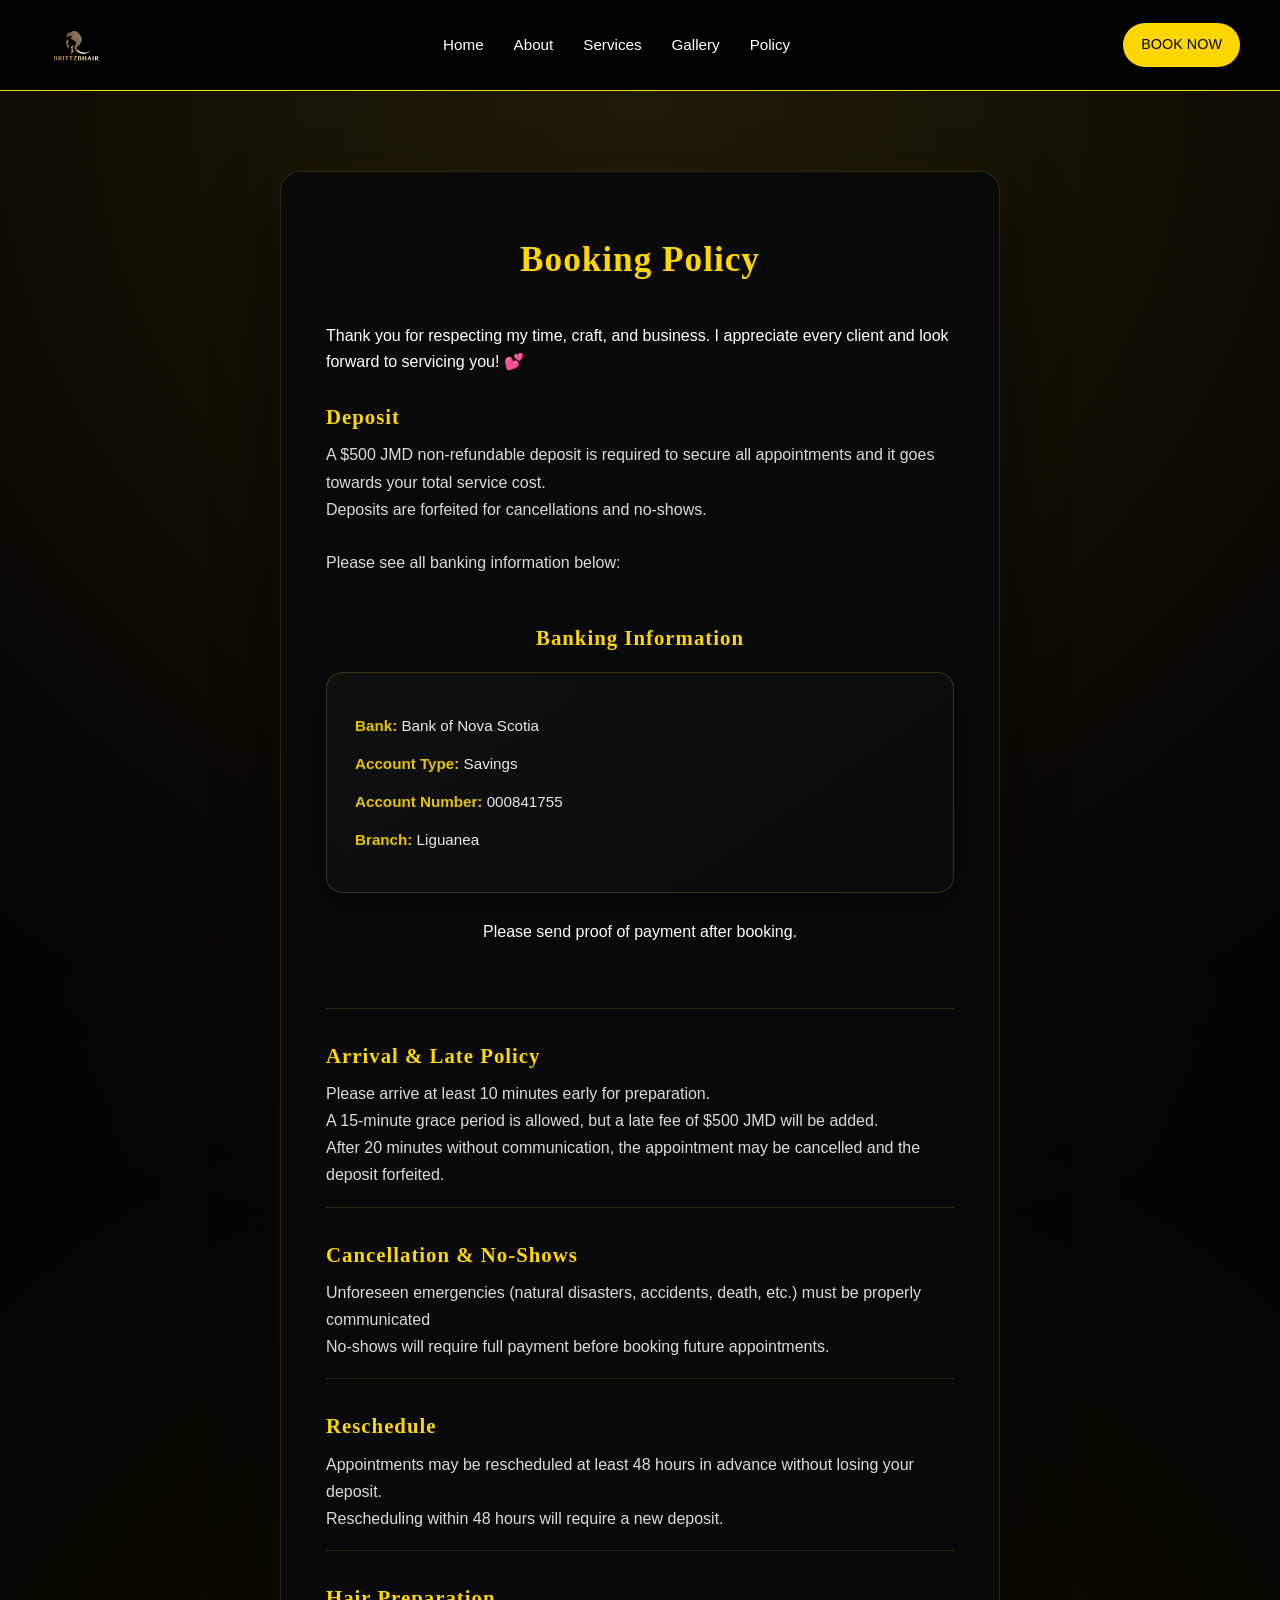
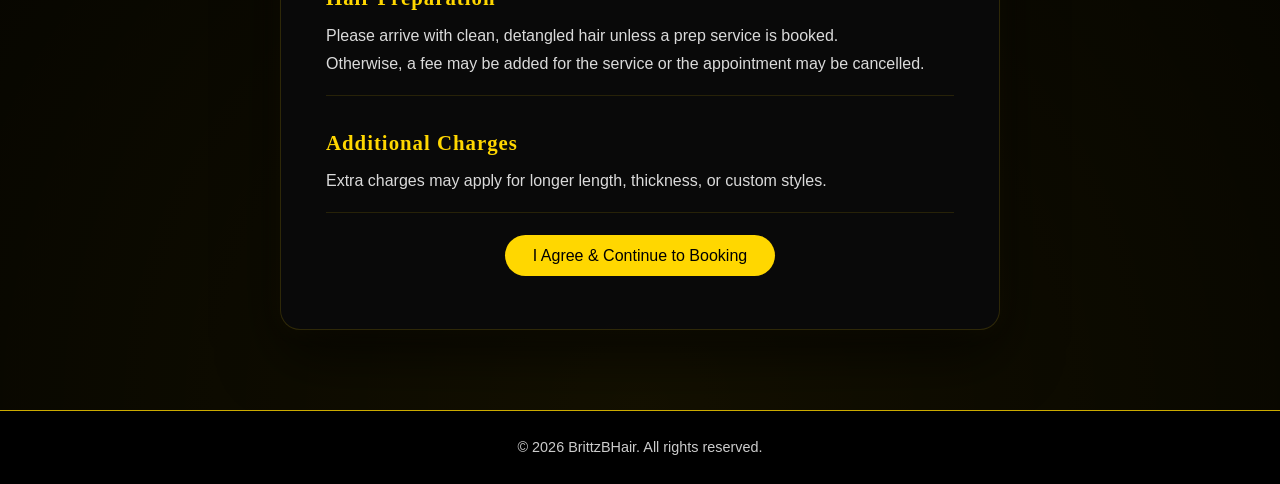
==== policy.html @ 265f5dc0 "Add files via upload" ====
<!DOCTYPE html>
<html lang="en">
<head>
  <meta charset="UTF-8">
  <meta name="viewport" content="width=device-width, initial-scale=1.0">
  <title>Booking Policy</title>
  <link rel="stylesheet" href="style.css">
</head>

<body>

<!-- NAVBAR -->
<nav>

  <a href="index.html" class="logo">
    <img src="assets/BBLogo.png" alt="BrittzBHair">
  </a>

  <!-- HAMBURGER -->
  <div class="menu-toggle" id="menu-toggle">
    ☰
  </div>

  <!-- NAV LINKS -->
  <ul class="nav-links" id="nav-links">
    <li><a href="index.html">Home</a></li>
    <li><a href="index.html#about">About</a></li>
    <li><a href="services.html">Services</a></li>
    <li><a href="index.html#gallery">Gallery</a></li>
    <li><a href="policy.html">Policy</a></li>
  </ul>

  <!-- BOOK BUTTON -->
  <a href="#" class="book-btn">BOOK NOW</a>

</nav>

  <!-- POLICY SECTION -->
  <section class="policy">
    <div class="policy-card">

      <h2>Booking Policy</h2>
      <p> Thank you for respecting my time, craft, and business. I appreciate every client and look forward to servicing you! 💕</p>
      <br>
      <div class="policy-item">
        <h3>Deposit</h3>
        <p>A $500 JMD non-refundable deposit is required to secure all appointments and it goes towards your total service cost. 
            <br> Deposits are forfeited for cancellations and no-shows.</p><br>
            <p> Please see all banking information below:</p>

            <div class="payment-section">

 <center> <h3>Banking Information</h3> </center>

  <div class="payment-card">
    <p><strong>Bank:</strong> Bank of Nova Scotia</p>
    <p><strong>Account Type:</strong> Savings </p>
    <p><strong>Account Number:</strong> 000841755 </p>
    <p><strong>Branch:</strong> Liguanea </p>
    

  </div>

  <p class="payment-note">
    <center><br>Please send proof of payment after booking.
  </p>

</div>

      </div>

      <div class="policy-item">
        <h3>Arrival & Late Policy</h3>
        <p>Please arrive at least 10 minutes early for preparation. <br> 
            A 15-minute grace period is allowed, but a late fee of $500 JMD will be added. <br>
             After 20 minutes without communication, the appointment may be cancelled and the deposit forfeited.</p>
      </div>

      <div class="policy-item">
        <h3>Cancellation & No-Shows</h3>
        <p>Unforeseen emergencies (natural disasters, accidents, death, etc.) must be properly communicated
            <br> No-shows will require full payment before booking future appointments.
        </p>
      </div>

      <div class="policy-item">
        <h3>Reschedule</h3>
        <p>Appointments may be rescheduled at least 48 hours in advance without losing your deposit.<br>
             Rescheduling within 48 hours will require a new deposit.</p>
      </div>

      <div class="policy-item">
        <h3>Hair Preparation</h3>
        <p>Please arrive with clean, detangled hair unless a prep service is booked. 
            <br> Otherwise, a fee may be added for the service or the appointment may be cancelled.
        </p>
      </div>

      <div class="policy-item">
        <h3>Additional Charges</h3>
        <p>Extra charges may apply for longer length, thickness, or custom styles.</p>
      </div>

      <!-- AGREEMENT BUTTON -->
      <div class="policy-btn">
       <center><a href="#" class="btn">I Agree & Continue to Booking</a>
      </div>

    

    </div>
  </section>


  
<footer class="footer">
  <p>© 2026 BrittzBHair. All rights reserved.</p>
</footer>

 <script src="script.js"></script>
</section>


</body>
</html>
---- style.css ----
/* =========================================
   RESET
========================================= */
* {
  margin: 0;
  padding: 0;
  box-sizing: border-box;
}

/* =========================================
   BODY + FONTS
========================================= */
body {
  background: black;
  color: white;
  font-family: 'Poppins', sans-serif;
  line-height: 1.6;
  overflow-x: hidden;
}

h1,
h2,
h3 {
  font-family: 'Playfair Display', serif;
  letter-spacing: 1px;
}

h1 {
  font-size: 2rem;
}

h2 {
  font-size: 2.2rem;
}

h3 {
  font-size: 1.3rem;
}

/* =========================================
   NAVBAR
========================================= */
nav {
  position: sticky;
  top: 0;
  z-index: 1000;

  display: grid;
  grid-template-columns: auto 1fr auto;
  align-items: center;

  padding: 10px 40px;

  background: black;
  border-bottom: 1px solid gold;
}

/* ---------- LOGO ---------- */
.logo {
  display: flex;
  align-items: center;
}

.logo img {
  height: 70px; /* DESKTOP SIZE */
  width: auto;
  display: block;
}

/* ---------- NAV LINKS ---------- */
.nav-links {
  list-style: none;

  display: flex;
  justify-content: center;
  gap: 30px;
}

.nav-links a {
  color: white;
  text-decoration: none;
  transition: 0.3s;
  font-size: 0.95rem;
}

.nav-links a:hover {
  color: gold;
}

/* ---------- BOOK BUTTON ---------- */
.book-btn {
  background: gold;
  color: black;

  padding: 10px 18px;

  border-radius: 25px;
  text-decoration: none;

  font-size: 0.9rem;
  font-weight: 500;

  transition: 0.3s;
}

.book-btn:hover {
  background: white;
}

/* ---------- HAMBURGER ---------- */
.menu-toggle {
  display: none;
}


/* =========================================
   HOME
========================================= */
.home {
  min-height: 100vh;

  display: flex;
  flex-direction: column;
  justify-content: center;
  align-items: center;

  text-align: center;

  padding: 0 20px;
}

.home h2 {
  font-size: 3.2rem;
  color: gold;
}

.home p {
  margin-top: 10px;
  opacity: 0.85;
}

/* =========================================
   BUTTONS
========================================= */
.btn {
  margin-top: 25px;
  padding: 12px 28px;

  background: gold;
  color: black;

  border-radius: 30px;
  text-decoration: none;

  font-weight: 500;

  transition: 0.3s;
}

.btn:hover {
  background: white;
  transform: translateY(-2px);
}

/* =========================================
   ABOUT SECTION
========================================= */
.about {
  background: linear-gradient(135deg, #ffffff, #f8f8f8);
  color: black;

  padding: 100px 20px;
}

.about-title {
  text-align: center;
  color: gold;

  margin-bottom: 50px;
}

.about-container {
  display: flex;
  align-items: center;
  justify-content: center;

  gap: 50px;

  max-width: 1000px;
  margin: auto;

  flex-wrap: wrap;
}

.about-img img {
  width: 300px;
  height: 320px;

  object-fit: cover;
  border-radius: 20px;

  box-shadow: 0 15px 35px rgba(0,0,0,0.2);
}

.about-text {
  max-width: 500px;
}

.about-text p {
  margin-bottom: 15px;
  line-height: 1.7;
}

.about-highlight {
  color: gold;
  font-weight: 500;
}

/* ---------- CONTACT ICONS ---------- */
.about-contact {
  display: flex;
  gap: 15px;

  margin-top: 25px;
}

.about-contact a {
  width: 45px;
  height: 45px;

  display: flex;
  align-items: center;
  justify-content: center;

  border-radius: 50%;
  border: 1px solid rgba(255,215,0,0.4);

  color: gold;
  text-decoration: none;

  transition: 0.3s;
}

.about-contact a:hover {
  background: gold;
  color: black;

  transform: translateY(-3px);
}

/* =========================================
   SERVICES HOME
========================================= */
.services-home {
  padding: 80px 20px;
  background: black;
}

.services-home h2 {
  text-align: center;
  color: gold;
}

.service-box {
  display: grid;
  grid-template-columns: repeat(auto-fit, minmax(250px, 1fr));

  gap: 25px;
  margin-top: 40px;
}

/* ---------- SERVICE CARD ---------- */
.card {
  background: black;

  border: 1px solid gold;
  border-radius: 20px;

  overflow: hidden;
  text-align: center;

  transition: 0.3s;
}

.card img {
  width: 100%;
  height: 200px;

  object-fit: cover;
}

.card h3 {
  margin-top: 15px;
  color: gold;
}

.card p {
  padding: 10px 15px 20px;
}

.card:hover {
  transform: translateY(-5px);

  box-shadow: 0 10px 25px rgba(255,215,0,0.2);
}

.services-btn {
  text-align: center;
  margin-top: 40px;
}

/* =========================================
   GALLERY
========================================= */
.gallery-home {
  background: black;
  padding: 100px 20px;
}

.gallery-home h2 {
  text-align: center;
  color: gold;

  margin-bottom: 40px;
}

.gallery-wrapper {
  position: relative;

  max-width: 1000px;
  margin: auto;
}

/* ---------- TRACK ---------- */
.gallery-track {
  display: flex;
  gap: 20px;

  overflow-x: auto;

  scroll-behavior: smooth;
  scroll-snap-type: x mandatory;

  padding-bottom: 10px;
}

.gallery-track::-webkit-scrollbar {
  display: none;
}

/* ---------- MEDIA CARD ---------- */
.media-card {
  min-width: 250px;
  height: 350px;

  border-radius: 15px;
  overflow: hidden;

  border: 1px solid rgba(255,215,0,0.2);

  flex-shrink: 0;
  scroll-snap-align: start;

  transition: 0.3s;
}

.media-card img,
.media-card video {
  width: 100%;
  height: 100%;

  object-fit: cover;
}

.media-card:hover {
  transform: scale(1.05);

  box-shadow: 0 10px 25px rgba(255,215,0,0.2);
}

/* ---------- GALLERY BUTTONS ---------- */
.nav-btn {
  position: absolute;
  top: 50%;

  transform: translateY(-50%);

  background: rgba(0,0,0,0.7);
  color: gold;

  border: none;
  border-radius: 50%;

  padding: 10px 15px;

  font-size: 1.8rem;

  cursor: pointer;

  transition: 0.3s;
}

.nav-btn:hover {
  background: gold;
  color: black;
}

.nav-btn.left {
  left: -10px;
}

.nav-btn.right {
  right: -10px;
}

/* =========================================
   SERVICES PAGE
========================================= */
.services-page {
  min-height: 100vh;

  display: flex;
  justify-content: center;

  padding: 100px 20px;

  background:
    radial-gradient(circle at top, rgba(255,215,0,0.05), transparent 60%),
    radial-gradient(circle at bottom, rgba(255,215,0,0.04), transparent 60%),
    #050505;
}

/* ---------- SERVICES CARD ---------- */
.services-card {
  width: 100%;
  max-width: 850px;

  padding: 60px 50px;

  border-radius: 20px;

  background: rgba(15,15,15,0.95);

  border: 1px solid rgba(255,215,0,0.2);

  box-shadow:
    0 25px 60px rgba(0,0,0,0.8),
    0 0 25px rgba(255,215,0,0.08);
}

.services-card h2 {
  text-align: center;
  color: gold;

  margin-bottom: 40px;
}

/* ---------- FILTER BAR ---------- */
.filter-bar {
  display: flex;
  justify-content: center;
  flex-wrap: wrap;

  gap: 12px;

  margin-bottom: 40px;
}

.filter-btn {
  padding: 8px 18px;

  background: transparent;
  color: white;

  border: 1px solid rgba(255,215,0,0.4);
  border-radius: 20px;

  cursor: pointer;

  transition: 0.3s;
}

.filter-btn:hover,
.filter-btn.active {
  background: gold;
  color: black;
}

/* ---------- PRICE CATEGORY ---------- */
.price-category {
  display: none;
}

.price-category.show {
  display: block;
}

.price-category h3 {
  color: gold;

  margin: 30px 0 15px;

  border-bottom: 1px solid rgba(255,215,0,0.3);
}

/* ---------- PRICE ITEM ---------- */
.price-item {
  display: flex;
  align-items: center;

  margin: 8px 0;
}

.service-name {
  display: flex;
  align-items: center;

  flex: 1;
}

.service-name::after {
  content: "";

  flex: 1;

  border-bottom: 1px dotted rgba(255,255,255,0.3);

  margin: 0 10px;
}

.service-price {
  white-space: nowrap;
  font-weight: 600;
}

/* =========================================
   POLICY PAGE
========================================= */
.policy {
  min-height: 100vh;

  display: flex;
  justify-content: center;
  align-items: center;

  padding: 80px 20px;

  background:
    radial-gradient(circle at top, rgba(212,175,55,0.15), transparent 60%),
    radial-gradient(circle at bottom, rgba(255,215,0,0.08), transparent 60%),
    #000;
}

/* ---------- POLICY CARD ---------- */
.policy-card {
  width: 100%;
  max-width: 720px;

  padding: 60px 45px;

  border-radius: 20px;

  background: rgba(10,10,10,0.95);

  border: 1px solid rgba(255,215,0,0.15);

  box-shadow:
    0 25px 60px rgba(0,0,0,0.6),
    0 0 25px rgba(255,215,0,0.05);
}

.policy-card h2 {
  text-align: center;
  color: gold;

  margin-bottom: 35px;
}

.policy-item {
  margin-bottom: 30px;
  padding-bottom: 18px;

  border-bottom: 1px solid rgba(255,215,0,0.12);
}

.policy-item h3 {
  color: gold;
  margin-bottom: 8px;
}

.policy-item p {
  opacity: 0.85;
  line-height: 1.7;
}


/* ===== PAYMENT SECTION ===== */
.payment-section {
  margin: 45px 0;
}

/* =========================================
   PAYMENT CARD
========================================= */
.payment-card {
  background: linear-gradient(
    145deg,
    rgba(255,255,255,0.03),
    rgba(255,255,255,0.01)
  );

  border: 1px solid rgba(255,215,0,0.18);

  padding: 28px;
  border-radius: 16px;

  margin-top: 18px;

  box-shadow:
    0 10px 30px rgba(0,0,0,0.35),
    inset 0 0 10px rgba(255,255,255,0.02);

  backdrop-filter: blur(8px);

  transition: 0.3s ease;
}

.payment-card:hover {
  transform: translateY(-3px);

  border-color: rgba(255,215,0,0.35);
}

.payment-card p {
  margin: 12px 0;

  font-size: 0.95rem;
  opacity: 0.9;
}

.payment-card strong {
  color: gold;
}

/* =========================================
   FOOTER
========================================= */
footer {
  text-align: center;

  padding: 25px;

  border-top: 1px solid gold;

  font-size: 0.9rem;
  opacity: 0.8;
}

/* =========================================
   MOBILE VIEW
========================================= */
@media screen and (max-width: 768px) {

  /* ---------- NAVBAR ---------- */
  nav {
  position: sticky;
  top: 0;
  z-index: 1000;

  display: flex;
  justify-content: space-between;
  align-items: center;

  padding: 12px 20px;

  background: black;
  border-bottom: 1px solid gold;
}

  /* ---------- LOGO ---------- */
  .logo img {
    height: 55px;
  }

  /* ---------- HAMBURGER ---------- */
  .menu-toggle {
    display: block;

    position: absolute;

    top: 50%;
    right: 20px;

    transform: translateY(-50%);

    font-size: 1.4rem;
    color: gold;

    cursor: pointer;
    z-index: 2000;
  }

  /* ---------- MOBILE MENU ---------- */
  .nav-links {
    display: none;

    flex-direction: column;
    align-items: center;

    position: absolute;
    top: 100%;
    left: 0;

    width: 100%;

    background: black;

    padding: 25px 0;
    gap: 20px;

    border-top: 1px solid rgba(255,215,0,0.2);

    z-index: 1500;
  }

  .nav-links.active {
    display: flex;
  }

  .nav-links a {
    font-size: 1rem;
  }

  /* ---------- HIDE BOOK BUTTON ---------- */
  .book-btn {
    display: none;
  }

  /* ---------- HOME ---------- */
  .home h2 {
    font-size: 2.3rem;
    line-height: 1.2;
  }

  /* ---------- ABOUT ---------- */
  .about-container {
    flex-direction: column;
    text-align: center;
  }

  .about-img img {
    width: 220px;
    height: 220px;
  }

  .about-contact {
    justify-content: center;
  }

  /* ---------- SERVICES ---------- */
  .service-box {
    grid-template-columns: 1fr;
  }

  .card img {
    height: 240px;
  }

  .services-card {
    padding: 35px 20px;
  }

  /* ---------- POLICY ---------- */
  .policy-card {
    padding: 35px 20px;
  }

  /* ---------- GALLERY ---------- */
  .media-card {
    min-width: 90%;
    height: 300px;
  }

  .nav-btn {
    font-size: 1.3rem;
    padding: 8px 12px;
  }

  /* ---------- FOOTER ---------- */
  footer {
    padding: 25px 15px;
  }
}
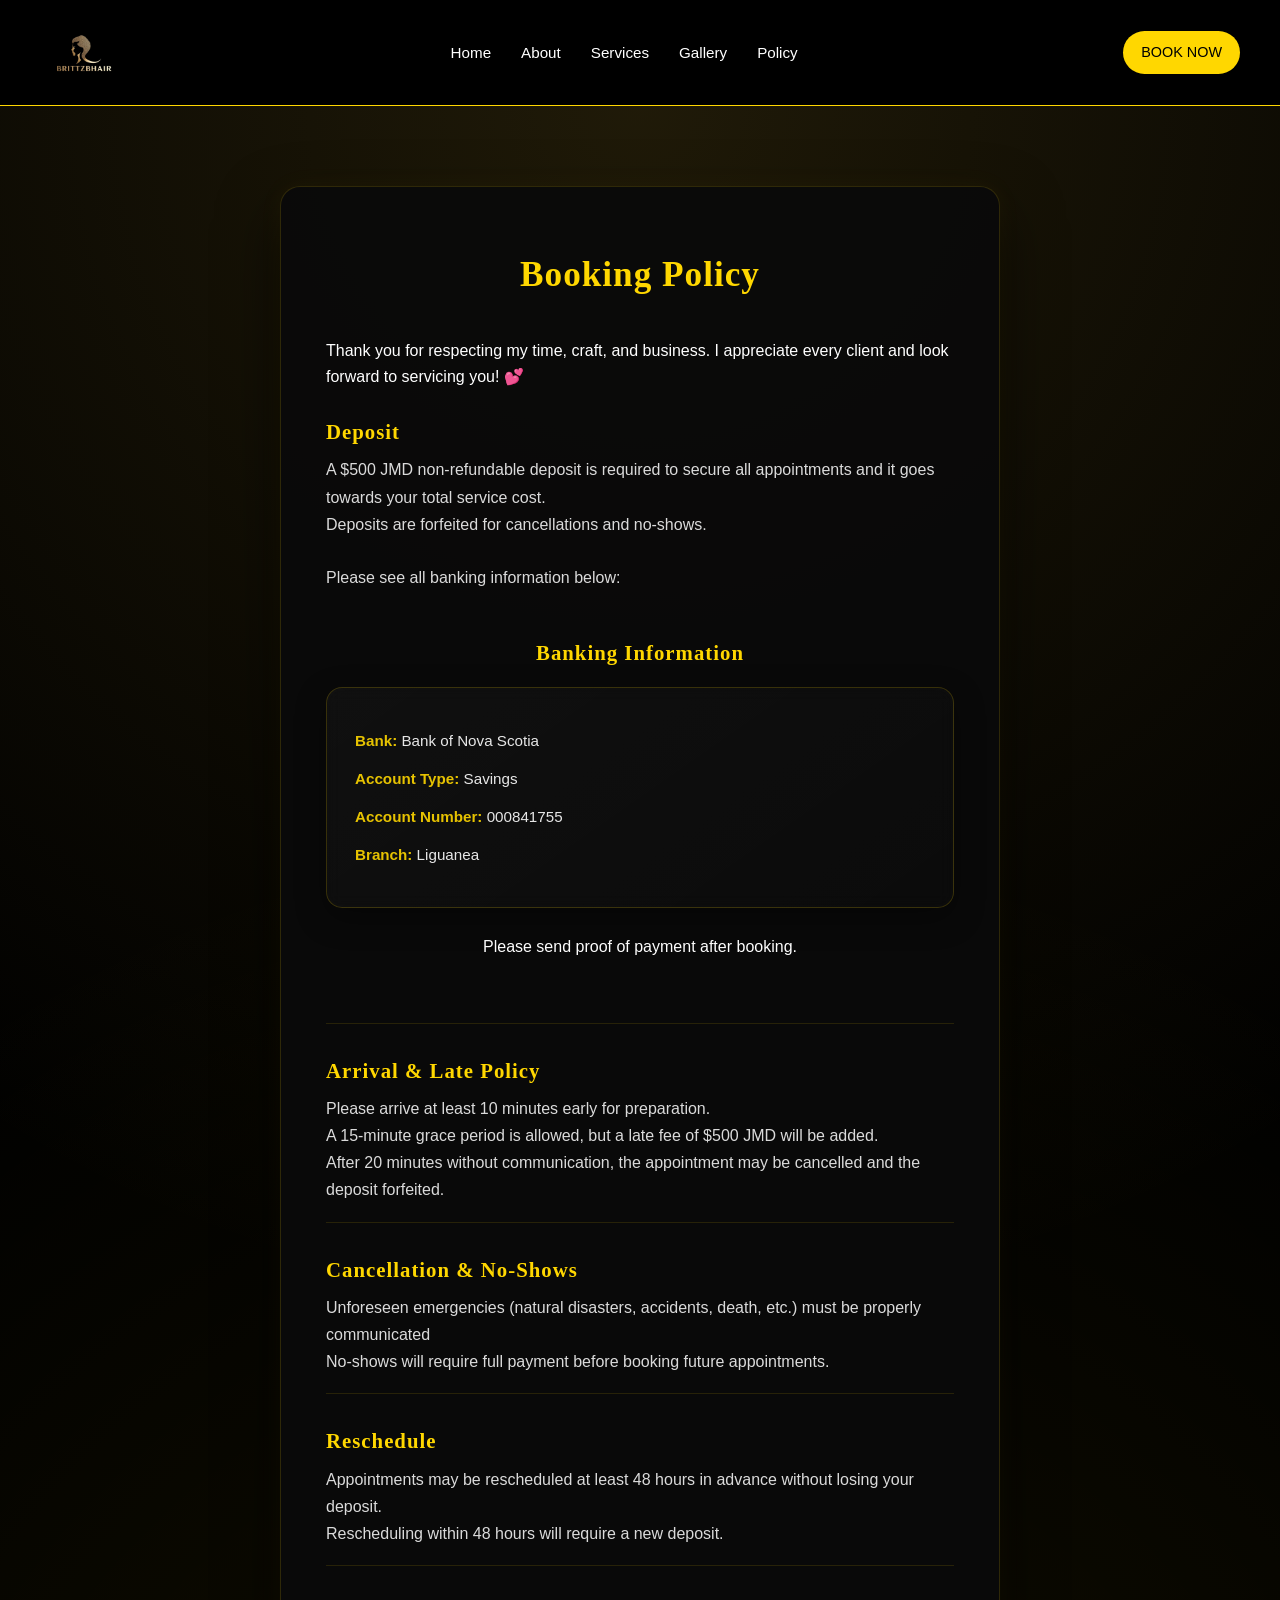
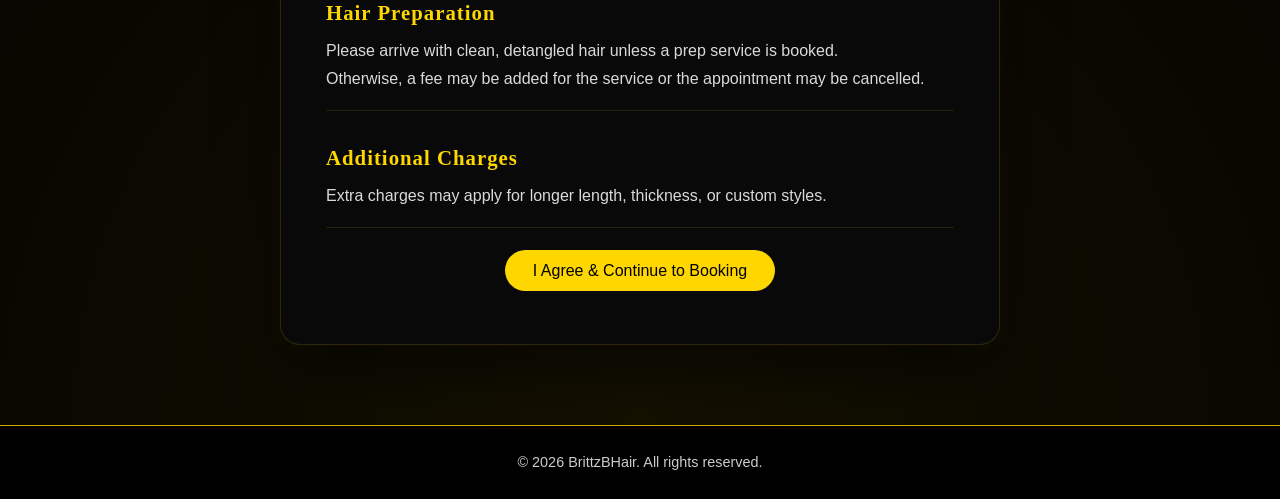
==== commit 90b7b132: "Update policy.html" ====
--- a/policy.html
+++ b/policy.html
@@ -4,6 +4,7 @@
   <meta charset="UTF-8">
   <meta name="viewport" content="width=device-width, initial-scale=1.0">
   <title>Booking Policy</title>
+  <link rel="icon" type="image/png" href="assets/BBLogo.png">
   <link rel="stylesheet" href="style.css">
 </head>
 
@@ -31,7 +32,7 @@
   </ul>
 
   <!-- BOOK BUTTON -->
-  <a href="#" class="book-btn">BOOK NOW</a>
+  <a href="https://forms.gle/7NC5cMY8ZqjDnUB39" class="book-btn">BOOK NOW</a>
 
 </nav>
 
@@ -103,7 +104,7 @@
 
       <!-- AGREEMENT BUTTON -->
       <div class="policy-btn">
-       <center><a href="#" class="btn">I Agree & Continue to Booking</a>
+       <center><a href="https://forms.gle/7NC5cMY8ZqjDnUB39" class="btn">I Agree & Continue to Booking</a>
       </div>
 
     
@@ -122,4 +123,4 @@
 
 
 </body>
-</html>+</html>
--- a/style.css
+++ b/style.css
@@ -62,7 +62,7 @@
 }
 
 .logo img {
-  height: 70px; /* DESKTOP SIZE */
+  height: 85px; /* DESKTOP SIZE */
   width: auto;
   display: block;
 }
@@ -790,4 +790,4 @@
   footer {
     padding: 25px 15px;
   }
-}+}
